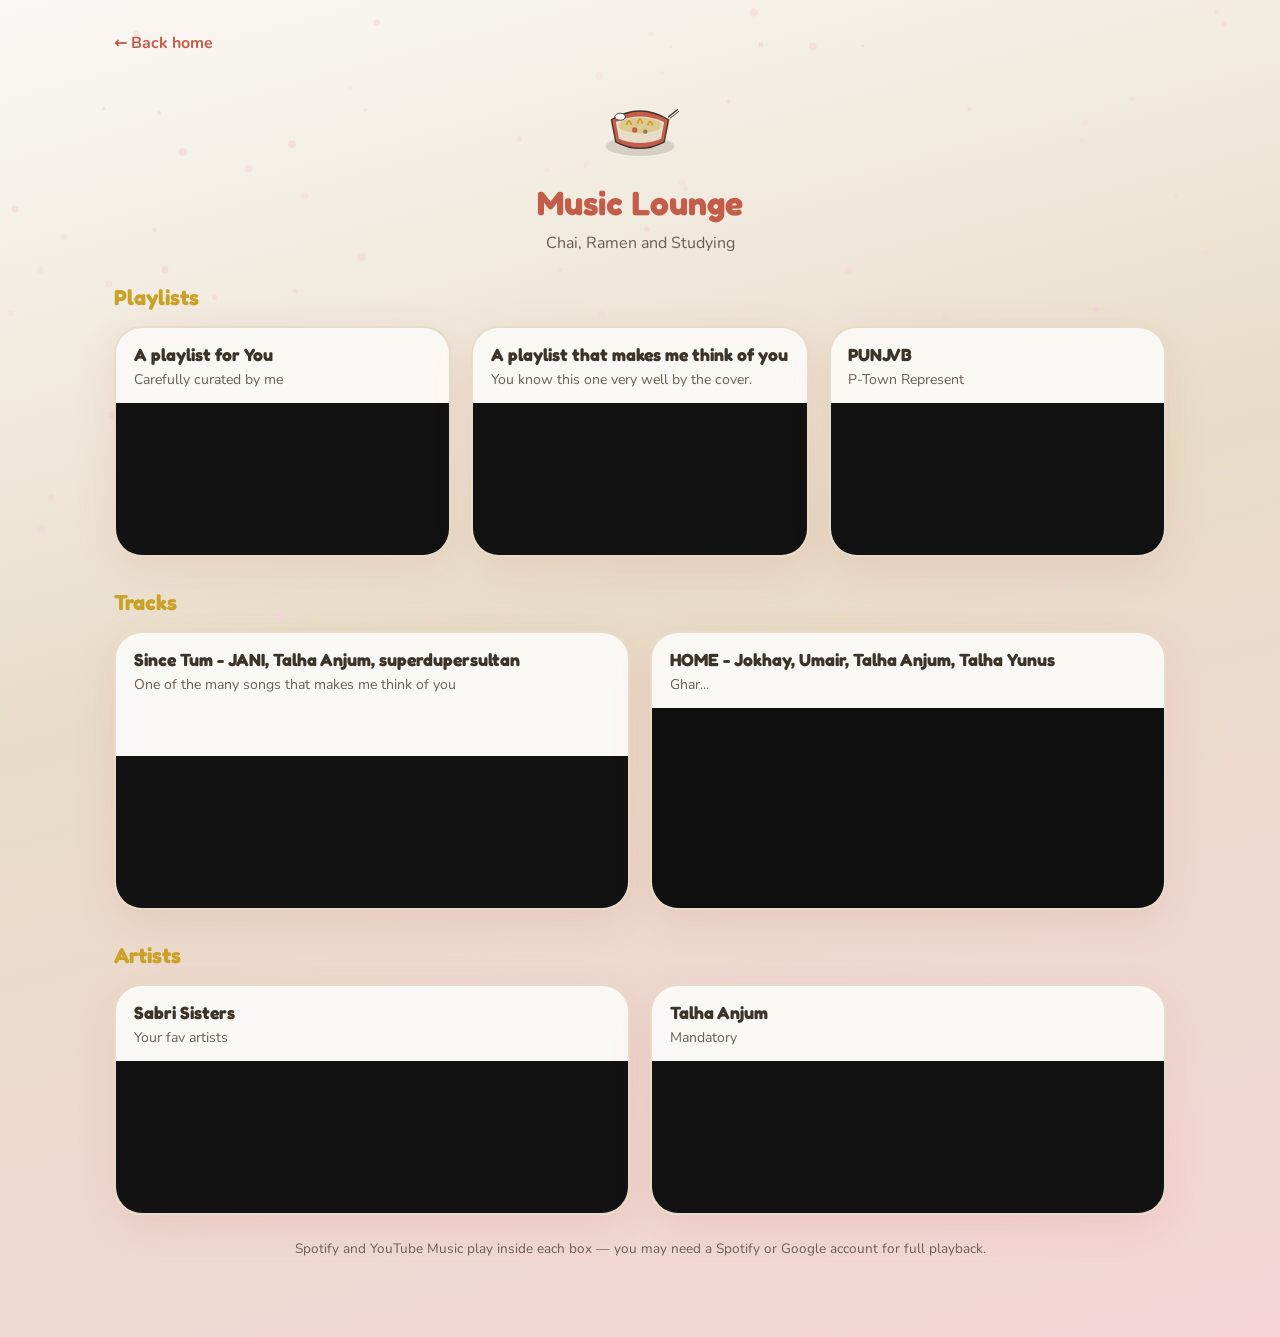
==== pages/music.html @ 9c531b40 "Initial commit: Panda and Ramen cozy corner site with puzzle, music, and video lounges. Co-authored-" ====
<!DOCTYPE html>
<html lang="en">
  <head>
    <meta charset="UTF-8" />
    <meta name="viewport" content="width=device-width, initial-scale=1, viewport-fit=cover" />
    <meta name="theme-color" content="#faf8f5" />
    <title>Music — Panda &amp; Ramen</title>
    <link rel="preconnect" href="https://fonts.googleapis.com" />
    <link rel="preconnect" href="https://fonts.gstatic.com" crossorigin />
    <link
      href="https://fonts.googleapis.com/css2?family=Fredoka:wght@400;600&family=Nunito:wght@400;600;700&display=swap"
      rel="stylesheet"
    />
    <link rel="stylesheet" href="../css/theme.css" />
    <link rel="stylesheet" href="../css/home.css" />
    <link rel="stylesheet" href="../css/music-page.css" />
    <link rel="stylesheet" href="../css/mobile.css" />
  </head>
  <body>
    <canvas id="snowfall-canvas" aria-hidden="true"></canvas>
    <main class="app-shell page-music">
      <a class="page-music__back" href="../index.html">← Back home</a>

      <header class="page-music__header">
        <img id="music-page-mascot" src="" alt="" />
        <h1 id="music-page-title">Music lounge</h1>
        <p id="music-page-sub"></p>
      </header>

      <div id="music-lounge-root" class="music-lounge"></div>

      <p class="page-music__hint">
        Spotify and YouTube Music play inside each box — you may need a Spotify or Google account for full playback.
      </p>
      <p id="music-page-note" class="page-music__note"></p>
    </main>
    <script src="../js/config.js"></script>
    <script src="../js/media-path.js"></script>
    <script src="../js/music-lounge.js"></script>
    <script src="../js/theme.js"></script>
    <script src="../js/snowfall.js"></script>
  </body>
</html>
---- css/theme.css ----
:root {
  --color-off-white: #faf8f5;
  --color-beige: #e8dcc8;
  --color-baby-pink: #f5d5d8;
  --color-mustard: #c9a227;
  --color-red: #c45c4a;
  --color-text: #3d3429;
  --color-text-muted: #6b5f52;
  --font-display: "Fredoka", system-ui, sans-serif;
  --font-body: "Nunito", system-ui, sans-serif;
  --radius-lg: 1.25rem;
  --radius-xl: 1.75rem;
  --shadow-soft: 0 8px 32px rgba(61, 52, 41, 0.08);
  --shadow-card: 0 12px 40px rgba(196, 92, 74, 0.12);
  --reveal-duration: 700ms;
}

*,
*::before,
*::after {
  box-sizing: border-box;
}

html {
  scroll-behavior: smooth;
}

@media (prefers-reduced-motion: reduce) {
  html {
    scroll-behavior: auto;
  }
  *,
  *::before,
  *::after {
    animation-duration: 0.01ms !important;
    animation-iteration-count: 1 !important;
    transition-duration: 0.01ms !important;
  }
}

body {
  margin: 0;
  min-height: 100vh;
  font-family: var(--font-body);
  color: var(--color-text);
  background: linear-gradient(
    165deg,
    var(--color-off-white) 0%,
    var(--color-beige) 45%,
    var(--color-baby-pink) 100%
  );
  overflow-x: hidden;
}

#snowfall-canvas {
  position: fixed;
  inset: 0;
  width: 100%;
  height: 100%;
  pointer-events: none;
  z-index: 0;
}

.app-shell {
  position: relative;
  z-index: 1;
}

img {
  max-width: 100%;
  height: auto;
  display: block;
}

a {
  color: inherit;
  text-decoration: none;
}

.reveal {
  opacity: 0;
  transform: translateY(28px);
  transition:
    opacity var(--reveal-duration) cubic-bezier(0.22, 1, 0.36, 1),
    transform var(--reveal-duration) cubic-bezier(0.22, 1, 0.36, 1);
}

.reveal.is-visible {
  opacity: 1;
  transform: translateY(0);
}

.reveal.is-hidden {
  opacity: 0;
  transform: translateY(-16px);
}

.reveal-stagger > * {
  transition-delay: calc(var(--stagger-index, 0) * var(--stagger-ms, 80ms));
}
---- css/home.css ----
.site-header {
  padding: 2.5rem 1.5rem 1rem;
  max-width: 1100px;
  margin: 0 auto;
  display: flex;
  align-items: center;
  gap: 1.25rem;
  flex-wrap: wrap;
}

.site-header__mascot {
  width: 72px;
  filter: drop-shadow(0 4px 8px rgba(61, 52, 41, 0.15));
}

.site-header__text h1 {
  font-family: var(--font-display);
  font-size: clamp(1.75rem, 4vw, 2.35rem);
  margin: 0;
  color: var(--color-red);
  letter-spacing: 0.02em;
}

.site-header__text p {
  margin: 0.35rem 0 0;
  color: var(--color-text-muted);
  font-size: 1.05rem;
}

.hero-banner {
  max-width: 1100px;
  margin: 0 auto;
  padding: 1rem 1.5rem 2rem;
  display: grid;
  grid-template-columns: 1fr;
  gap: 1.5rem;
  align-items: center;
  text-align: center;
}

.hero-banner__bowl {
  justify-self: center;
}

@media (max-width: 700px) {
  .hero-banner {
    grid-template-columns: 1fr;
    text-align: center;
  }
  .hero-banner__bowl {
    justify-self: center;
  }
}

.hero-banner__bowl {
  width: min(180px, 40vw);
  animation: bowl-wiggle 4s ease-in-out infinite;
}

@keyframes bowl-wiggle {
  0%,
  100% {
    transform: rotate(-2deg);
  }
  50% {
    transform: rotate(3deg);
  }
}

.hero-banner__copy h2 {
  font-family: var(--font-display);
  font-size: clamp(1.5rem, 3.5vw, 2rem);
  margin: 0 0 0.75rem;
  color: var(--color-text);
}

.hero-banner__copy p {
  margin: 0;
  line-height: 1.6;
  max-width: 36ch;
  color: var(--color-text-muted);
}

.nav-section {
  max-width: 1100px;
  margin: 0 auto;
  padding: 2rem 1.5rem 4rem;
}

.nav-section__label {
  font-family: var(--font-display);
  font-size: 1.15rem;
  color: var(--color-mustard);
  margin: 0 0 1.25rem;
  text-transform: uppercase;
  letter-spacing: 0.12em;
}

.nav-cards {
  display: grid;
  grid-template-columns: repeat(auto-fit, minmax(260px, 1fr));
  gap: 1.25rem;
  list-style: none;
  margin: 0;
  padding: 0;
}

.nav-card {
  position: relative;
  border-radius: var(--radius-lg);
  background: rgba(250, 248, 245, 0.92);
  border: 2px solid transparent;
  box-shadow: var(--shadow-soft);
  overflow: hidden;
  transition:
    transform 0.35s cubic-bezier(0.22, 1, 0.36, 1),
    box-shadow 0.35s ease,
    border-color 0.35s ease;
}

.nav-card:hover:not(.is-disabled) {
  transform: translateY(-6px);
  box-shadow: var(--shadow-card);
}

.nav-card--mustard:hover:not(.is-disabled) {
  border-color: var(--color-mustard);
}

.nav-card--pink:hover:not(.is-disabled) {
  border-color: var(--color-baby-pink);
}

.nav-card--red:hover:not(.is-disabled) {
  border-color: var(--color-red);
}

.nav-card.is-disabled {
  opacity: 0.75;
  cursor: not-allowed;
}

.nav-card__link {
  display: flex;
  flex-direction: column;
  height: 100%;
  padding: 1.25rem 1.25rem 1.5rem;
}

.nav-card__img-wrap {
  height: 100px;
  display: flex;
  align-items: center;
  justify-content: center;
  margin-bottom: 0.75rem;
}

.nav-card__img-wrap img {
  height: 88px;
  width: auto;
  object-fit: contain;
}

.nav-card__title {
  font-family: var(--font-display);
  font-size: 1.35rem;
  margin: 0 0 0.35rem;
}

.nav-card--mustard .nav-card__title {
  color: var(--color-mustard);
}

.nav-card--pink .nav-card__title {
  color: var(--color-red);
}

.nav-card--red .nav-card__title {
  color: var(--color-text-muted);
}

.nav-card__desc {
  margin: 0;
  font-size: 0.95rem;
  line-height: 1.5;
  color: var(--color-text-muted);
  flex: 1;
}

.nav-card__cta {
  margin-top: 1rem;
  font-size: 0.85rem;
  font-weight: 700;
  color: var(--color-red);
}

.scroll-section {
  max-width: 1100px;
  margin: 0 auto;
  padding: 3rem 1.5rem;
  border-top: 1px solid rgba(61, 52, 41, 0.08);
}

.scroll-section__inner {
  display: flex;
  gap: 2rem;
  align-items: center;
  flex-wrap: wrap;
}

.scroll-section__panda {
  width: 120px;
  flex-shrink: 0;
}

.scroll-section__text h3 {
  font-family: var(--font-display);
  margin: 0 0 0.5rem;
  color: var(--color-red);
}

.scroll-section__text p {
  margin: 0;
  line-height: 1.65;
  color: var(--color-text-muted);
  max-width: 52ch;
}

.site-footer {
  text-align: center;
  padding: 2rem 1.5rem 3rem;
  font-size: 0.9rem;
  color: var(--color-text-muted);
}

.badge-soon {
  display: inline-block;
  margin-top: 0.5rem;
  padding: 0.2rem 0.6rem;
  border-radius: 999px;
  background: var(--color-baby-pink);
  font-size: 0.75rem;
  font-weight: 700;
}
---- css/music-page.css ----
.page-music {
  max-width: 960px;
  margin: 0 auto;
  padding: 2rem 1.5rem 4rem;
  width: 100%;
}

.page-music__back {
  display: inline-flex;
  align-items: center;
  gap: 0.35rem;
  font-weight: 700;
  color: var(--color-red);
  margin-bottom: 1.5rem;
}

.page-music__back:hover {
  text-decoration: underline;
}

.page-music__header {
  text-align: center;
  margin-bottom: 1.75rem;
}

.page-music__header img {
  width: 88px;
  margin: 0 auto 1rem;
}

.page-music__header h1 {
  font-family: var(--font-display);
  font-size: clamp(1.6rem, 4vw, 2.1rem);
  margin: 0 0 0.5rem;
  color: var(--color-red);
}

.page-music__header p {
  margin: 0;
  color: var(--color-text-muted);
  line-height: 1.55;
}

.page-music__hint {
  margin: 1.5rem 0 0;
  font-size: 0.85rem;
  color: var(--color-text-muted);
  text-align: center;
  line-height: 1.45;
}

.page-music__note {
  margin-top: 0.75rem;
  font-size: 0.9rem;
  color: var(--color-text-muted);
  text-align: center;
  line-height: 1.55;
}

.page-music__note code {
  font-size: 0.9em;
  color: var(--color-text);
}

.music-lounge {
  display: flex;
  flex-direction: column;
  gap: 2rem;
}

.music-section__title {
  font-family: var(--font-display);
  font-size: 1.35rem;
  margin: 0 0 1rem;
  color: var(--color-mustard);
}

.music-box-grid {
  display: grid;
  grid-template-columns: 1fr;
  gap: 1.25rem;
}

@media (min-width: 640px) {
  .music-box-grid {
    grid-template-columns: repeat(auto-fit, minmax(280px, 1fr));
  }
}

.music-box {
  display: flex;
  flex-direction: column;
  border-radius: var(--radius-xl);
  overflow: hidden;
  box-shadow: var(--shadow-card);
  background: var(--color-off-white);
  border: 2px solid var(--color-beige);
  box-sizing: border-box;
}

.music-box__title {
  margin: 0;
  padding: 1rem 1.1rem 0.35rem;
  font-family: var(--font-display);
  font-size: 1.1rem;
  color: var(--color-text);
}

.music-box__desc {
  margin: 0;
  padding: 0 1.1rem 0.75rem;
  font-size: 0.88rem;
  color: var(--color-text-muted);
  line-height: 1.45;
}

.music-box__embed {
  margin-top: auto;
  min-height: 152px;
  background: #121212;
}

.music-box__embed iframe {
  display: block;
  border: 0;
  width: 100%;
}

.music-box--youtube .music-box__embed {
  background: #0f0f0f;
}

.music-box--placeholder .music-box__embed {
  min-height: auto;
  background: rgba(232, 220, 200, 0.35);
  border-top: 2px dashed var(--color-beige);
}

.music-box__placeholder {
  margin: 0;
  padding: 1.25rem 1.1rem;
  font-size: 0.88rem;
  color: var(--color-text-muted);
  line-height: 1.5;
  text-align: center;
}

.music-box__placeholder code {
  font-size: 0.9em;
  color: var(--color-text);
}
---- css/mobile.css ----
/**
 * Portrait-first layout (phones). Wider layouts unlock at 768px+.
 */

html {
  -webkit-text-size-adjust: 100%;
}

body {
  padding-left: env(safe-area-inset-left, 0);
  padding-right: env(safe-area-inset-right, 0);
}

.app-shell {
  max-width: 32rem;
  margin-left: auto;
  margin-right: auto;
  width: 100%;
}

/* —— Homepage —— */
.site-header {
  flex-direction: column;
  align-items: center;
  text-align: center;
  padding: max(1rem, env(safe-area-inset-top)) 1rem 0.75rem;
}

.site-header__mascot {
  width: 64px;
}

.hero-banner {
  grid-template-columns: 1fr;
  text-align: center;
  padding: 0.5rem 1rem 1rem;
  gap: 1rem;
}

.hero-banner__bowl {
  justify-self: center;
  width: min(140px, 36vw);
}

.hero-banner__copy p {
  max-width: none;
  margin-left: auto;
  margin-right: auto;
  font-size: 1rem;
}

.nav-section {
  padding: 1rem 0.75rem 2rem;
}

.nav-section__label {
  text-align: center;
  font-size: 1rem;
  letter-spacing: 0.08em;
}

.nav-cards {
  grid-template-columns: 1fr;
  gap: 0.85rem;
}

.nav-card__link {
  padding: 1rem 1rem 1.15rem;
}

.nav-card__title {
  font-size: 1.2rem;
}

.nav-card__img-wrap {
  height: 84px;
}

.nav-card__img-wrap img {
  height: 72px;
}

.nav-card:hover:not(.is-disabled) {
  transform: none;
}

.nav-card:active:not(.is-disabled) {
  transform: scale(0.985);
}

.scroll-section {
  padding: 1.75rem 1rem;
}

.scroll-section__inner {
  flex-direction: column;
  align-items: center;
  text-align: center;
  gap: 0.75rem;
}

.scroll-section__panda {
  width: 96px;
}

.scroll-section__text p {
  max-width: none;
  font-size: 0.95rem;
}

.site-footer {
  padding: 1.25rem 1rem max(2rem, env(safe-area-inset-bottom));
  font-size: 0.85rem;
}

/* —— Intro —— */
.intro-inner {
  width: min(94vw, 100%);
  padding: 0 0.65rem max(5rem, calc(env(safe-area-inset-bottom) + 3rem));
}

.intro-video-wrap {
  aspect-ratio: 9 / 16;
  max-height: min(62vh, 520px);
  width: 100%;
  max-width: min(100%, 360px);
  margin: 0 auto;
}

.intro-video-wrap video {
  object-fit: contain;
}

.intro-fallback {
  padding: 2rem 1.15rem;
  max-width: min(100%, 360px);
  margin: 0 auto;
}

.intro-fallback__art {
  width: 110px;
}

.intro-skip {
  position: fixed;
  bottom: max(1rem, env(safe-area-inset-bottom));
  left: 50%;
  transform: translateX(-50%);
  z-index: 101;
  min-height: 48px;
  padding: 0.75rem 1.5rem;
  bottom: max(1.25rem, env(safe-area-inset-bottom));
}

.intro-skip:hover {
  transform: translateX(-50%) scale(1.03);
}

/* —— Video page —— */
.page-video {
  max-width: 100%;
  padding: max(0.75rem, env(safe-area-inset-top)) 0.75rem max(1.5rem, env(safe-area-inset-bottom));
}

.page-video__header {
  margin-bottom: 1.25rem;
}

.page-video__header img {
  width: 72px;
}

.page-video__back {
  min-height: 44px;
  padding: 0.25rem 0;
}

.video-player__bar {
  flex-direction: column;
  align-items: stretch;
  padding: 0.85rem 1rem;
}

.video-play-btn {
  width: 100%;
  min-height: 48px;
  justify-content: center;
}

.video-player__hint {
  text-align: center;
  font-size: 0.82rem;
}

.video-stage__play-icon {
  width: 72px;
  height: 72px;
  font-size: 1.75rem;
}

/* Video page: portrait sizing tweaks on small screens (shape stays 9:16) */
.video-frame--portrait {
  width: min(100%, calc(72vh * 9 / 16), 100%);
}

.video-frame--landscape {
  max-height: min(42vh, 360px);
}

/* Stub pages (puzzle / music) */
.stub {
  margin: 2rem auto !important;
  padding: 1.5rem 1.25rem !important;
  max-width: 100% !important;
}

@media (min-width: 768px) {
  .app-shell {
    max-width: 1100px;
  }

  .site-header {
    flex-direction: row;
    align-items: center;
    text-align: left;
    padding: 2.5rem 1.5rem 1rem;
  }

  .site-header__mascot {
    width: 72px;
  }

  .hero-banner {
    grid-template-columns: 1fr auto;
    text-align: left;
    padding: 1rem 1.5rem 2rem;
  }

  .hero-banner__bowl {
    width: min(180px, 40vw);
  }

  .nav-section {
    padding: 2rem 1.5rem 4rem;
  }

  .nav-cards {
    grid-template-columns: repeat(auto-fit, minmax(260px, 1fr));
    gap: 1.25rem;
  }

  .nav-section__label {
    text-align: left;
  }

  .nav-card:hover:not(.is-disabled) {
    transform: translateY(-6px);
  }

  .scroll-section {
    padding: 3rem 1.5rem;
  }

  .scroll-section__inner {
    flex-direction: row;
    text-align: left;
    gap: 2rem;
  }

  .scroll-section__panda {
    width: 120px;
  }

  .page-video {
    max-width: 920px;
    padding: 2rem 1.5rem 4rem;
  }

  .video-player__bar {
    flex-direction: row;
    align-items: center;
  }

  .video-play-btn {
    width: auto;
  }

  .video-player__hint {
    text-align: left;
  }

  .video-frame--portrait {
    width: min(100%, calc(75vh * 9 / 16), 24rem);
  }

  .intro-video-wrap--landscape {
    aspect-ratio: 16 / 9;
    max-height: none;
    max-width: min(92vw, 720px);
  }

  .intro-video-wrap--portrait {
    aspect-ratio: 9 / 16;
    max-height: min(72vh, 640px);
    max-width: min(400px, 92vw);
  }

  .intro-skip {
    position: absolute;
    bottom: -3rem;
  }
}

@media (hover: hover) and (min-width: 768px) {
  .nav-card:hover:not(.is-disabled) {
    transform: translateY(-6px);
  }
}
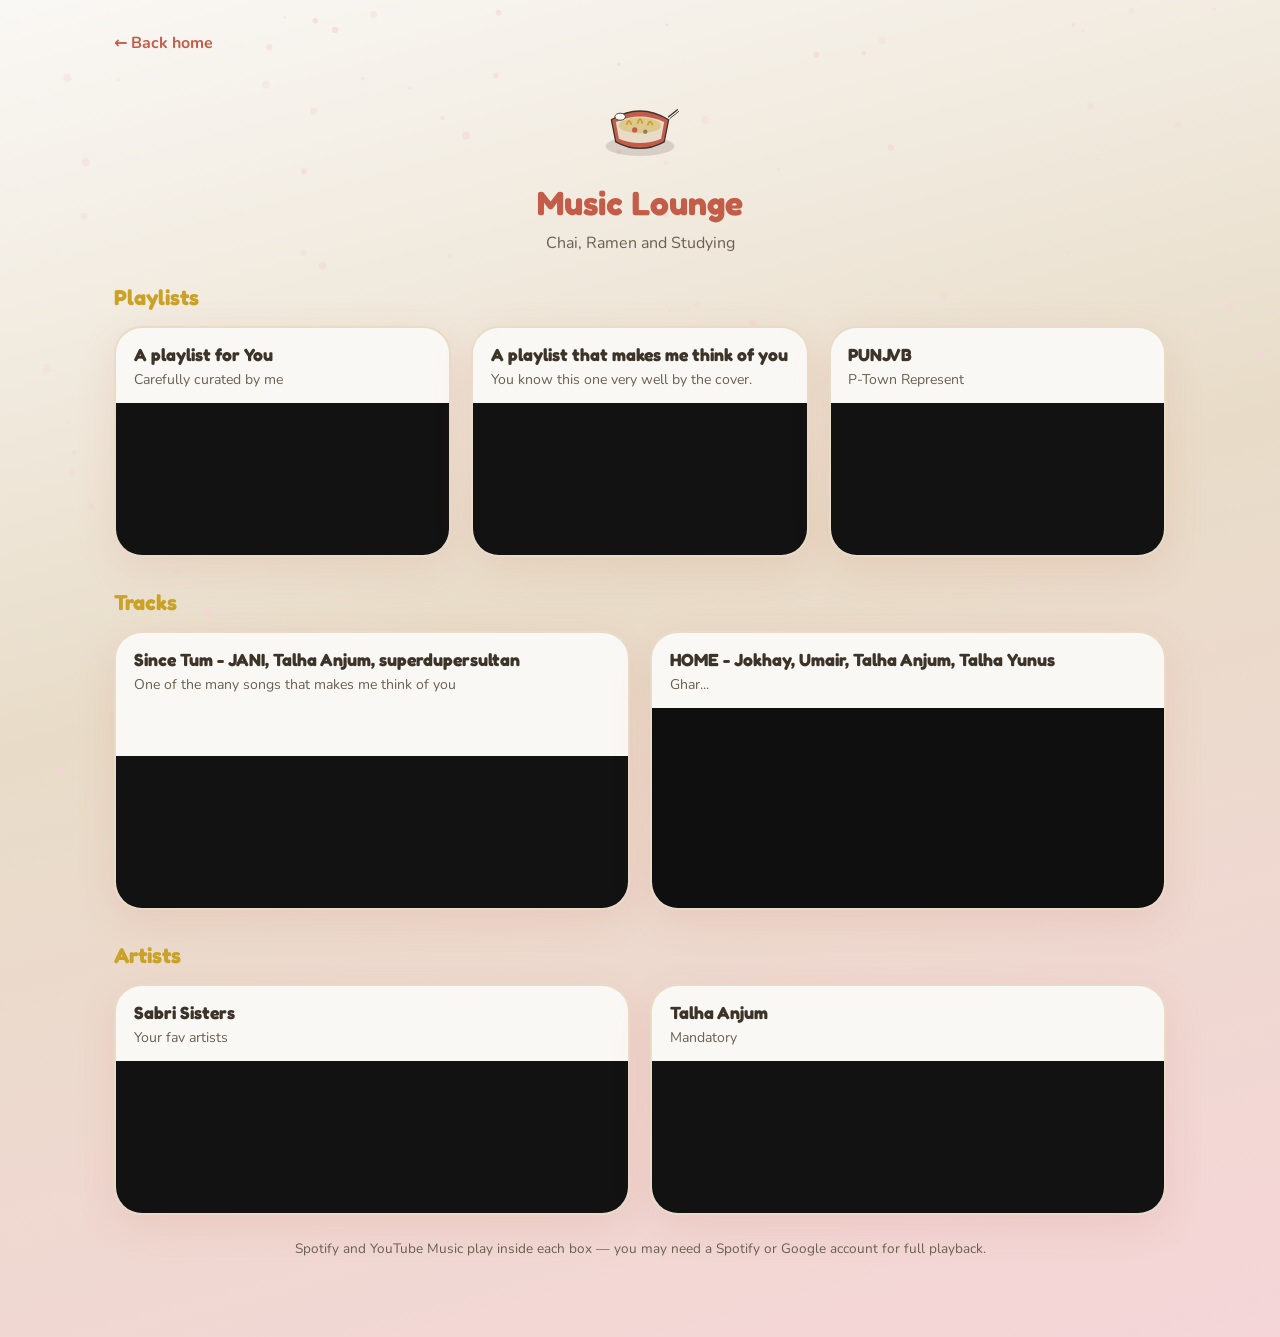
==== commit 4fc52d79: "Rename branding to The Cozy Corner and Puzzle It Up; add puzzle multi-profile UI and storage. Co-aut" ====
--- a/pages/music.html
+++ b/pages/music.html
@@ -4,7 +4,7 @@
     <meta charset="UTF-8" />
     <meta name="viewport" content="width=device-width, initial-scale=1, viewport-fit=cover" />
     <meta name="theme-color" content="#faf8f5" />
-    <title>Music — Panda &amp; Ramen</title>
+    <title>Music — The Cozy Corner</title>
     <link rel="preconnect" href="https://fonts.googleapis.com" />
     <link rel="preconnect" href="https://fonts.gstatic.com" crossorigin />
     <link
